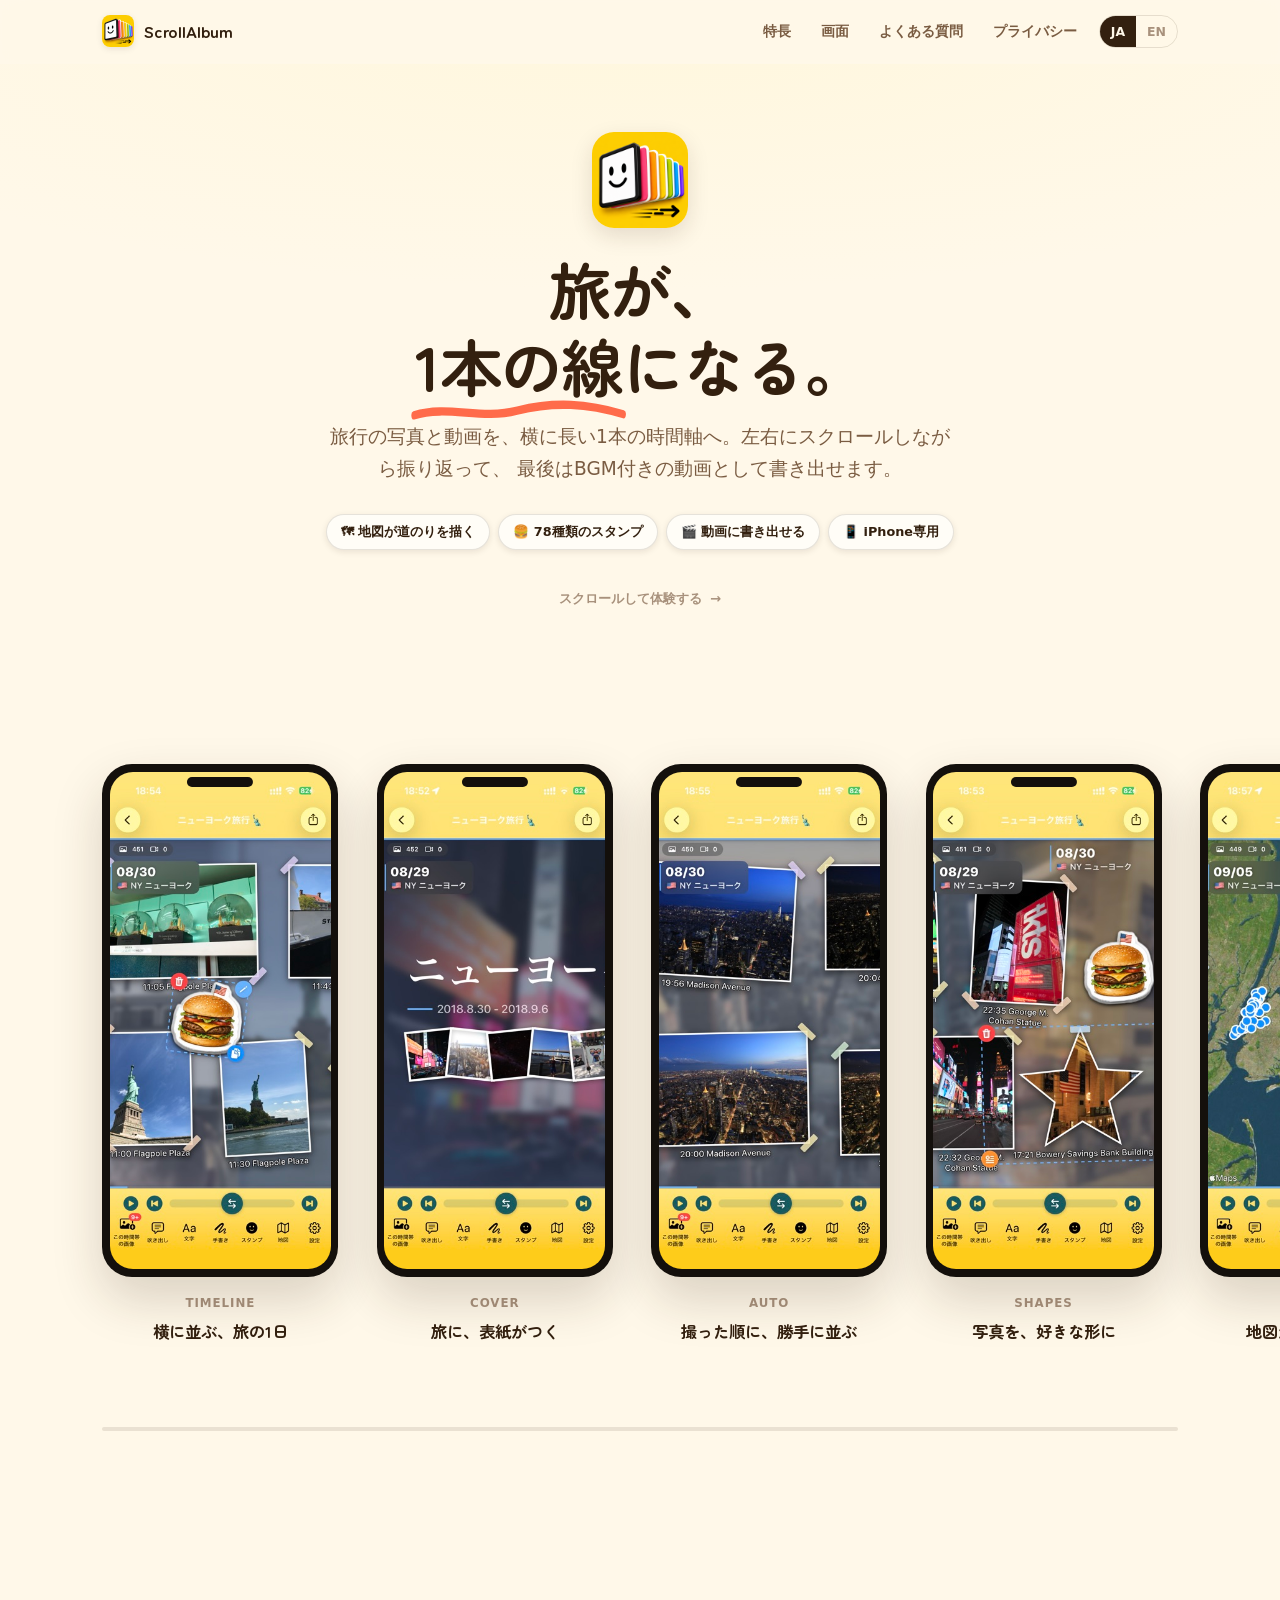
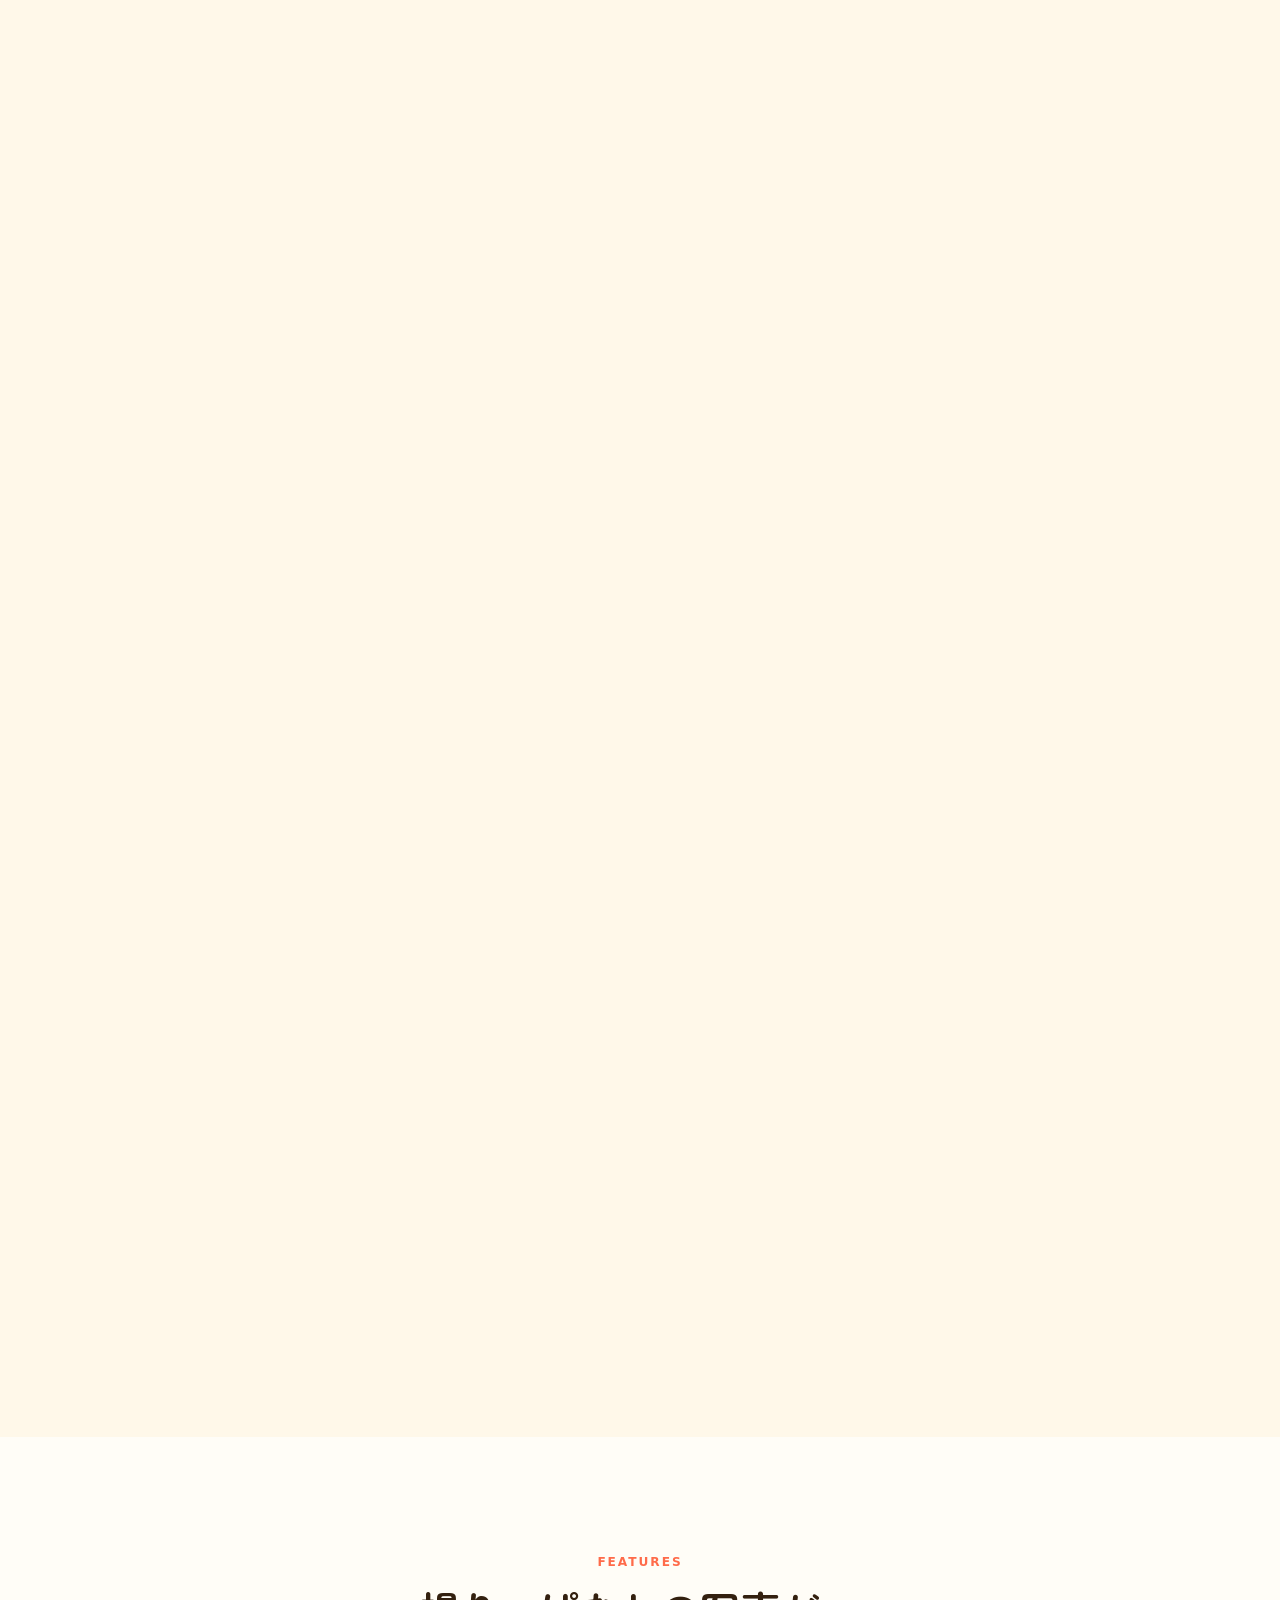
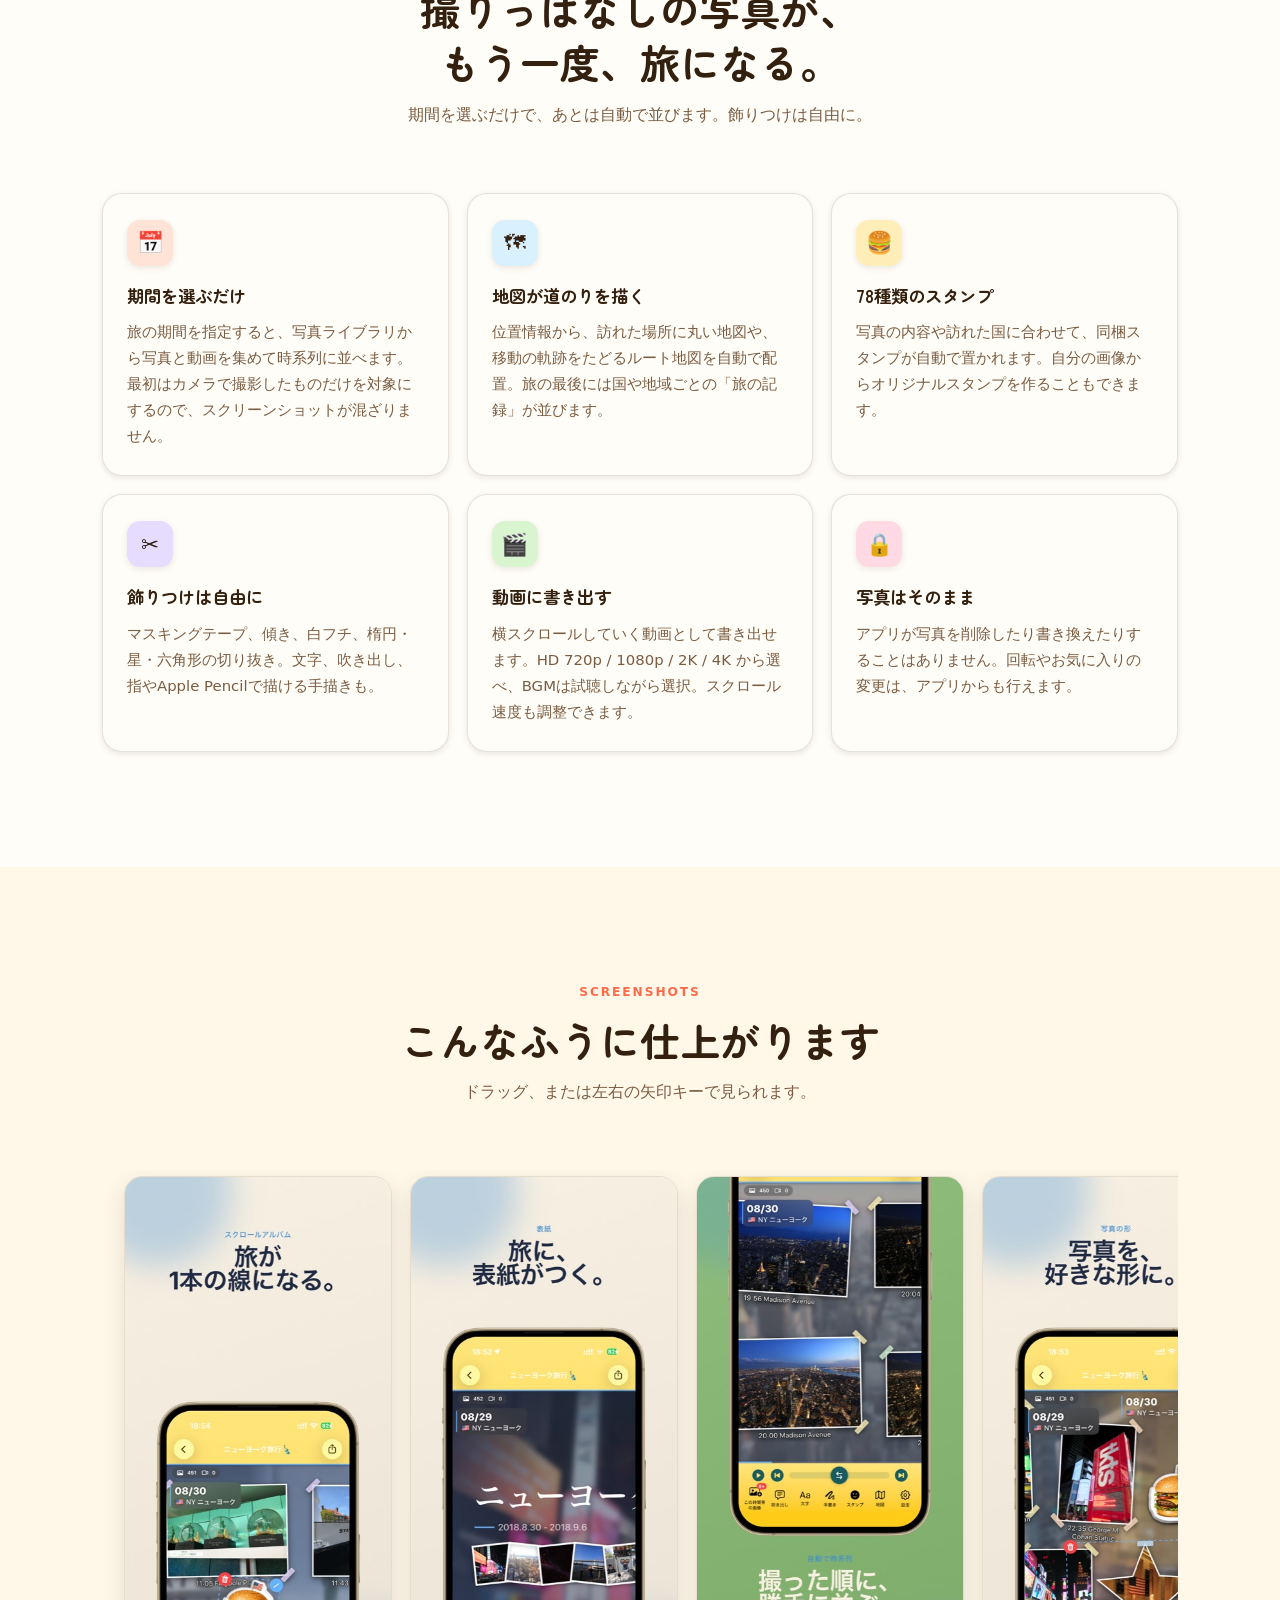
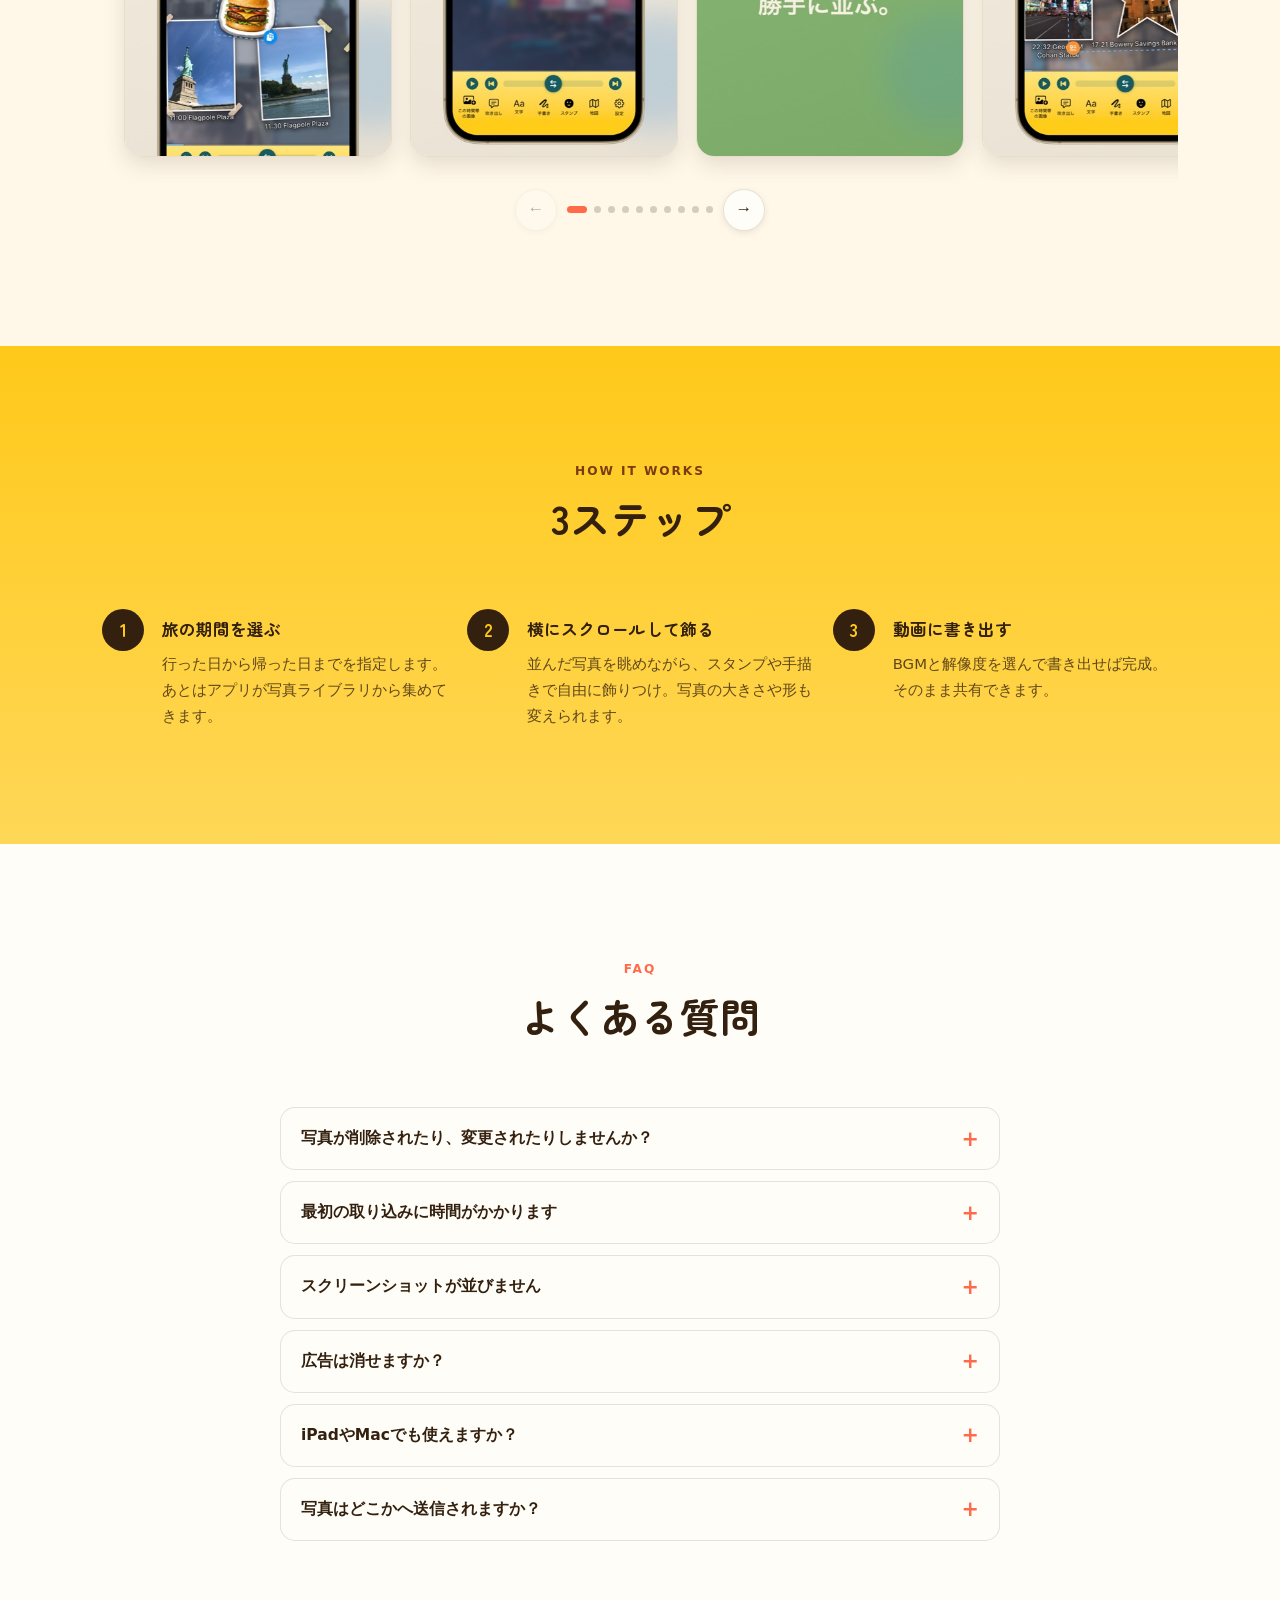
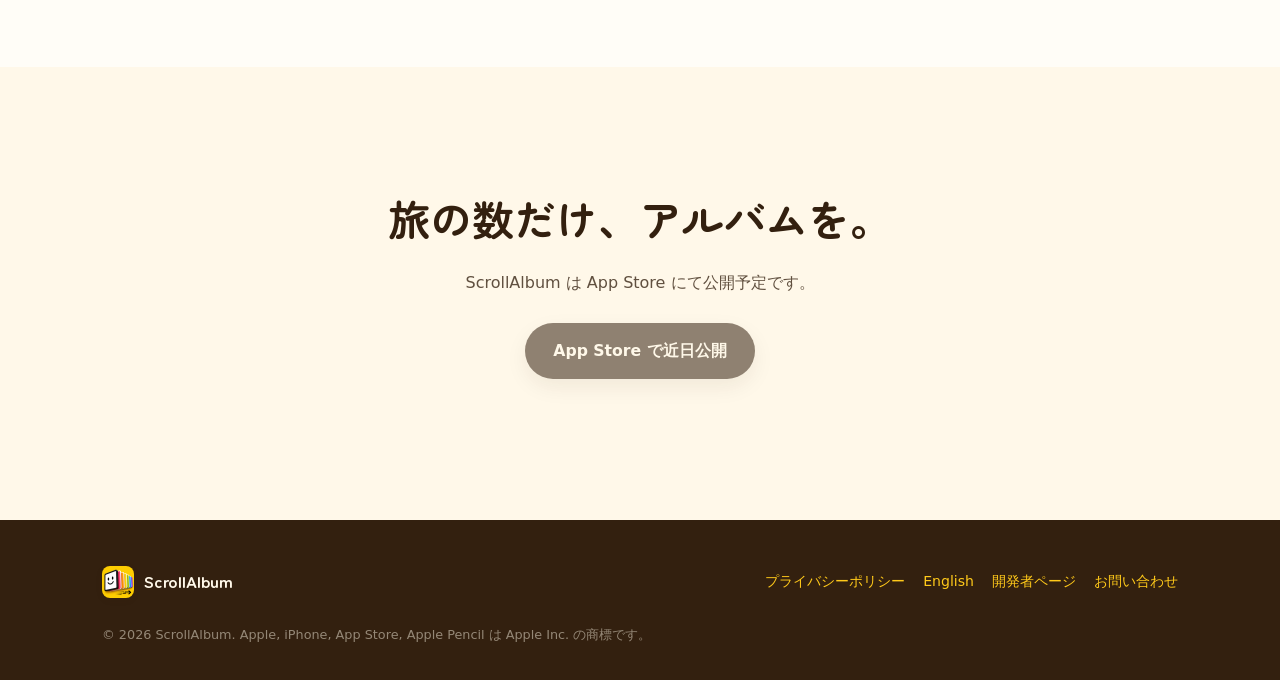
==== index.html @ 450d6263 "Add files via upload" ====
<!DOCTYPE html>
<html lang="ja">
<head>
<meta charset="UTF-8">
<meta name="viewport" content="width=device-width, initial-scale=1">
<title>ScrollAlbum — 旅が、1本の線になる。</title>
<meta name="description" content="旅の写真と動画を横に長い1本の時間軸に並べ、左右にスクロールして振り返るアルバム。地図とスタンプで飾って、BGM付きの動画として書き出せます。">
<link rel="canonical" href="https://hideto0926.github.io/scrollalbum/">
<link rel="alternate" hreflang="ja" href="https://hideto0926.github.io/scrollalbum/">
<link rel="alternate" hreflang="en" href="https://hideto0926.github.io/scrollalbum/en/">
<link rel="icon" href="assets/icon.png">
<link rel="apple-touch-icon" href="assets/icon.png">

<meta property="og:type" content="website">
<meta property="og:title" content="ScrollAlbum — 旅が、1本の線になる。">
<meta property="og:description" content="旅の写真と動画を横に長い1本の時間軸へ。地図とスタンプで飾って、BGM付きの動画に書き出せます。">
<meta property="og:image" content="assets/shots/ja/01.jpg">
<meta property="og:locale" content="ja_JP">
<meta name="twitter:card" content="summary_large_image">

<link rel="preconnect" href="https://fonts.googleapis.com">
<link rel="preconnect" href="https://fonts.gstatic.com" crossorigin>
<link href="https://fonts.googleapis.com/css2?family=Zen+Maru+Gothic:wght@500;700;900&display=swap" rel="stylesheet">
<link rel="stylesheet" href="css/style.css">
</head>
<body>

<header class="nav">
  <div class="wrap">
    <a class="brand" href="./">
      <img src="assets/icon.png" alt="">
      <span>ScrollAlbum</span>
    </a>
    <nav class="nav-links">
      <a href="#features" class="hide-sm">特長</a>
      <a href="#screens" class="hide-sm">画面</a>
      <a href="#faq" class="hide-sm">よくある質問</a>
      <a href="privacy.html">プライバシー</a>
      <span class="lang">
        <a href="./" aria-current="true">JA</a>
        <a href="en/">EN</a>
      </span>
    </nav>
  </div>
</header>

<main>

  <section class="hero">
    <div class="wrap hero-inner">
      <img class="hero-icon" src="assets/icon.png" alt="ScrollAlbum のアイコン">
      <h1>
        旅が、<br>
        <span class="mark">1本の線<svg viewBox="0 0 300 20" preserveAspectRatio="none" aria-hidden="true"><path d="M4 13 C 52 4, 96 17, 148 9 S 246 3, 296 12"/></svg></span>になる。
      </h1>
      <p class="lead">
        旅行の写真と動画を、横に長い1本の時間軸へ。左右にスクロールしながら振り返って、
        最後はBGM付きの動画として書き出せます。
      </p>
      <div class="badges">
        <span class="badge">🗺 地図が道のりを描く</span>
        <span class="badge">🍔 78種類のスタンプ</span>
        <span class="badge">🎬 動画に書き出せる</span>
        <span class="badge">📱 iPhone専用</span>
      </div>
      <div class="scroll-cue">
        <span>スクロールして体験する</span>
        <span class="arrow">→</span>
      </div>
    </div>
  </section>

  <!-- 縦スクロールが横移動になる。アプリの体験そのもの。 -->
  <section class="timeline" id="screens" aria-label="アプリの画面">
    <div class="timeline-sticky">
      <div class="rail">
        <div class="rail-item"><div class="phone"><img src="assets/raw/01.jpg" alt="写真が時系列に並んだメイン画面" loading="lazy"></div><div class="cap"><small>Timeline</small>横に並ぶ、旅の1日</div></div>
        <div class="rail-item"><div class="phone"><img src="assets/raw/02.jpg" alt="アルバムの表紙" loading="lazy"></div><div class="cap"><small>Cover</small>旅に、表紙がつく</div></div>
        <div class="rail-item"><div class="phone"><img src="assets/raw/03.jpg" alt="夜景の写真が並んだ画面" loading="lazy"></div><div class="cap"><small>Auto</small>撮った順に、勝手に並ぶ</div></div>
        <div class="rail-item"><div class="phone"><img src="assets/raw/04.jpg" alt="星型に切り抜かれた写真とスタンプ" loading="lazy"></div><div class="cap"><small>Shapes</small>写真を、好きな形に</div></div>
        <div class="rail-item"><div class="phone"><img src="assets/raw/05.jpg" alt="旅の記録として表示された地図" loading="lazy"></div><div class="cap"><small>Maps</small>地図が道のりを描く</div></div>
        <div class="rail-item"><div class="phone"><img src="assets/raw/06.jpg" alt="タクシーのスタンプが置かれた写真" loading="lazy"></div><div class="cap"><small>Stamps</small>内容に合わせて自動で</div></div>
        <div class="rail-item"><div class="phone"><img src="assets/raw/07.jpg" alt="スタンプの一覧" loading="lazy"></div><div class="cap"><small>Library</small>78種類から選ぶ</div></div>
        <div class="rail-item"><div class="phone"><img src="assets/raw/08.jpg" alt="手描きの文字が書き込まれた画面" loading="lazy"></div><div class="cap"><small>Drawing</small>手描きで、ひとこと</div></div>
        <div class="rail-item"><div class="phone"><img src="assets/raw/09.jpg" alt="BGMの選択画面" loading="lazy"></div><div class="cap"><small>Music</small>BGMを選んで流す</div></div>
        <div class="rail-item"><div class="phone"><img src="assets/raw/10.jpg" alt="動画書き出しの設定画面" loading="lazy"></div><div class="cap"><small>Export</small>そのまま動画になる</div></div>
      </div>
      <div class="rail-progress"><i></i></div>
    </div>
  </section>

  <section class="section section--paper" id="features">
    <div class="wrap">
      <div class="section-head reveal">
        <div class="eyebrow">Features</div>
        <h2>撮りっぱなしの写真が、<br>もう一度、旅になる。</h2>
        <p>期間を選ぶだけで、あとは自動で並びます。飾りつけは自由に。</p>
      </div>

      <div class="features">
        <div class="card reveal d1">
          <div class="ico" style="background:#ffe3d6">📅</div>
          <h3>期間を選ぶだけ</h3>
          <p>旅の期間を指定すると、写真ライブラリから写真と動画を集めて時系列に並べます。最初はカメラで撮影したものだけを対象にするので、スクリーンショットが混ざりません。</p>
        </div>
        <div class="card reveal d2">
          <div class="ico" style="background:#d9f0ff">🗺</div>
          <h3>地図が道のりを描く</h3>
          <p>位置情報から、訪れた場所に丸い地図や、移動の軌跡をたどるルート地図を自動で配置。旅の最後には国や地域ごとの「旅の記録」が並びます。</p>
        </div>
        <div class="card reveal d3">
          <div class="ico" style="background:#ffeeb8">🍔</div>
          <h3>78種類のスタンプ</h3>
          <p>写真の内容や訪れた国に合わせて、同梱スタンプが自動で置かれます。自分の画像からオリジナルスタンプを作ることもできます。</p>
        </div>
        <div class="card reveal d1">
          <div class="ico" style="background:#e6dcff">✂️</div>
          <h3>飾りつけは自由に</h3>
          <p>マスキングテープ、傾き、白フチ、楕円・星・六角形の切り抜き。文字、吹き出し、指やApple Pencilで描ける手描きも。</p>
        </div>
        <div class="card reveal d2">
          <div class="ico" style="background:#d8f5d0">🎬</div>
          <h3>動画に書き出す</h3>
          <p>横スクロールしていく動画として書き出せます。HD 720p / 1080p / 2K / 4K から選べ、BGMは試聴しながら選択。スクロール速度も調整できます。</p>
        </div>
        <div class="card reveal d3">
          <div class="ico" style="background:#ffd9e4">🔒</div>
          <h3>写真はそのまま</h3>
          <p>アプリが写真を削除したり書き換えたりすることはありません。回転やお気に入りの変更は、アプリからも行えます。</p>
        </div>
      </div>
    </div>
  </section>

  <section class="section">
    <div class="wrap">
      <div class="section-head reveal">
        <div class="eyebrow">Screenshots</div>
        <h2>こんなふうに仕上がります</h2>
        <p>ドラッグ、または左右の矢印キーで見られます。</p>
      </div>

      <div class="gallery reveal" data-gallery>
        <div class="gallery-track" role="region" aria-label="スクリーンショット">
          <img src="assets/shots/ja/01.jpg" alt="旅が1本の線になる" loading="lazy">
          <img src="assets/shots/ja/02.jpg" alt="旅に、表紙がつく" loading="lazy">
          <img src="assets/shots/ja/03.jpg" alt="撮った順に、勝手に並ぶ" loading="lazy">
          <img src="assets/shots/ja/04.jpg" alt="写真を、好きな形に" loading="lazy">
          <img src="assets/shots/ja/05.jpg" alt="地図が道のりを描く" loading="lazy">
          <img src="assets/shots/ja/06.jpg" alt="78種類のスタンプ" loading="lazy">
          <img src="assets/shots/ja/07.jpg" alt="手描きで、ひとこと" loading="lazy">
          <img src="assets/shots/ja/08.jpg" alt="BGMを選んで、流す" loading="lazy">
          <img src="assets/shots/ja/09.jpg" alt="そのまま動画になる" loading="lazy">
          <img src="assets/shots/ja/10.jpg" alt="旅の数だけ、アルバムを" loading="lazy">
        </div>
        <div class="gallery-nav">
          <button type="button" data-prev aria-label="前へ">←</button>
          <div class="dots" aria-hidden="true"></div>
          <button type="button" data-next aria-label="次へ">→</button>
        </div>
      </div>
    </div>
  </section>

  <section class="section section--sun">
    <div class="wrap">
      <div class="section-head reveal">
        <div class="eyebrow" style="color:#7a3b12">How it works</div>
        <h2>3ステップ</h2>
      </div>
      <div class="steps">
        <div class="step reveal d1">
          <h3>旅の期間を選ぶ</h3>
          <p>行った日から帰った日までを指定します。あとはアプリが写真ライブラリから集めてきます。</p>
        </div>
        <div class="step reveal d2">
          <h3>横にスクロールして飾る</h3>
          <p>並んだ写真を眺めながら、スタンプや手描きで自由に飾りつけ。写真の大きさや形も変えられます。</p>
        </div>
        <div class="step reveal d3">
          <h3>動画に書き出す</h3>
          <p>BGMと解像度を選んで書き出せば完成。そのまま共有できます。</p>
        </div>
      </div>
    </div>
  </section>

  <section class="section section--paper" id="faq">
    <div class="wrap">
      <div class="section-head reveal">
        <div class="eyebrow">FAQ</div>
        <h2>よくある質問</h2>
      </div>
      <div class="faq reveal">
        <details>
          <summary>写真が削除されたり、変更されたりしませんか？</summary>
          <div class="body">いいえ。アプリが写真を削除したり書き換えたりすることはありません。写真ライブラリは読み取りのみで参照しています。回転やお気に入りの変更をしたい場合は、あなたの操作でアプリからも行えます。</div>
        </details>
        <details>
          <summary>最初の取り込みに時間がかかります</summary>
          <div class="body">iCloudに保存されている画像は、判定のためにダウンロードが必要です。特に初回は枚数によって時間がかかることがあります。通信量と速度のため、Wi-Fi環境でのご利用をおすすめします。</div>
        </details>
        <details>
          <summary>スクリーンショットが並びません</summary>
          <div class="body">最初はカメラで撮影した写真だけを対象にしています（撮影情報のない画像は除外されます）。必要なものは、あとから手動で追加できます。</div>
        </details>
        <details>
          <summary>広告は消せますか？</summary>
          <div class="body">はい。スタンプ機能のアンロック（買い切りのApp内課金）をご購入いただくと、広告は表示されなくなります。あわせて、自分の画像からオリジナルスタンプを作る機能が使えるようになります。</div>
        </details>
        <details>
          <summary>iPadやMacでも使えますか？</summary>
          <div class="body">現在はiPhone専用です。iPad・Mac には対応していません。</div>
        </details>
        <details>
          <summary>写真はどこかへ送信されますか？</summary>
          <div class="body">写真そのものが開発者のサーバーへ送られることはありません。処理は端末内で行われます。詳しくは<a href="privacy.html">プライバシーポリシー</a>をご覧ください。</div>
        </details>
      </div>
    </div>
  </section>

  <section class="section cta">
    <div class="wrap">
      <h2 class="reveal">旅の数だけ、アルバムを。</h2>
      <p class="reveal d1">ScrollAlbum は App Store にて公開予定です。</p>
      <p class="reveal d2"><span class="btn is-disabled">App Store で近日公開</span></p>
    </div>
  </section>

</main>

<footer class="footer">
  <div class="wrap">
    <div class="footer-top">
      <a class="brand" href="./">
        <img src="assets/icon.png" alt="">
        <span>ScrollAlbum</span>
      </a>
      <div class="footer-links">
        <a href="privacy.html">プライバシーポリシー</a>
        <a href="en/">English</a>
        <a href="https://hideto0926.github.io/" target="_blank" rel="noopener">開発者ページ</a>
        <a href="mailto:akky0926@gmail.com">お問い合わせ</a>
      </div>
    </div>
    <div class="copy">© 2026 ScrollAlbum. Apple, iPhone, App Store, Apple Pencil は Apple Inc. の商標です。</div>
  </div>
</footer>

<script src="js/main.js"></script>
</body>
</html>
---- css/style.css ----
@charset "UTF-8";

/* ScrollAlbum — landing site
   アプリのポップテーマ（黄色・コーラル・エスプレッソ茶）に合わせた配色。
   横スクロールがアプリの核なので、サイトも横方向の動きを主役にする。 */

:root {
  --yellow:      #ffc91a;
  --yellow-deep: #f2a900;
  --yellow-soft: #ffe9a3;
  --cream:       #fff8e9;
  --paper:       #fffdf7;
  --ink:         #33200f;
  --ink-soft:    #7a5c42;
  --ink-faint:   #a8917c;
  --coral:       #ff6b4a;
  --line:        rgba(51, 32, 15, .12);

  --c1: #f5266b;
  --c2: #ff8a00;
  --c3: #ffd11a;
  --c4: #6dc93b;
  --c5: #29b6e8;
  --c6: #8e44d0;

  --shadow-sm: 0 2px 6px rgba(51, 32, 15, .10);
  --shadow-md: 0 8px 22px rgba(51, 32, 15, .13);
  --shadow-lg: 0 22px 50px rgba(51, 32, 15, .18);

  --maxw: 1120px;
  --nav-h: 64px;

  --font-display: "Zen Maru Gothic", ui-rounded, "Hiragino Maru Gothic ProN",
                  "SF Pro Rounded", system-ui, sans-serif;
  --font-body: system-ui, -apple-system, "Hiragino Sans", "Noto Sans JP",
               "Segoe UI", Roboto, sans-serif;
}

*, *::before, *::after { box-sizing: border-box; }

html { scroll-behavior: smooth; }
@media (prefers-reduced-motion: reduce) {
  html { scroll-behavior: auto; }
}

body {
  margin: 0;
  font-family: var(--font-body);
  color: var(--ink);
  background: var(--cream);
  line-height: 1.75;
  -webkit-font-smoothing: antialiased;
  overflow-x: hidden;
}

img { max-width: 100%; display: block; }
a { color: inherit; }

h1, h2, h3, .display { font-family: var(--font-display); font-weight: 700; }

.wrap { width: 100%; max-width: var(--maxw); margin-inline: auto; padding-inline: 22px; }

/* ---------- ナビ ---------- */

.nav {
  position: sticky; top: 0; z-index: 60;
  height: var(--nav-h);
  display: flex; align-items: center;
  background: rgba(255, 248, 233, .82);
  backdrop-filter: saturate(160%) blur(14px);
  -webkit-backdrop-filter: saturate(160%) blur(14px);
  border-bottom: 1px solid transparent;
  transition: border-color .25s, box-shadow .25s;
}
.nav.is-stuck { border-bottom-color: var(--line); box-shadow: 0 4px 18px rgba(51, 32, 15, .06); }

.nav .wrap { display: flex; align-items: center; gap: 14px; }

.brand { display: flex; align-items: center; gap: 10px; text-decoration: none; font-weight: 700; }
.brand img { width: 32px; height: 32px; border-radius: 8px; box-shadow: var(--shadow-sm); }
.brand span { font-family: var(--font-display); font-size: 1.05rem; letter-spacing: -.01em; }

.nav-links { margin-left: auto; display: flex; align-items: center; gap: 6px; }
.nav-links a {
  text-decoration: none; font-size: .87rem; font-weight: 600;
  padding: 7px 12px; border-radius: 999px; color: var(--ink-soft);
  transition: background .2s, color .2s;
}
.nav-links a:hover { background: rgba(51, 32, 15, .06); color: var(--ink); }

.lang {
  display: flex; border: 1.5px solid var(--line);
  border-radius: 999px; overflow: hidden; margin-left: 4px;
}
.lang a {
  padding: 5px 11px; font-size: .78rem; font-weight: 700;
  text-decoration: none; color: var(--ink-faint); border-radius: 0;
}
.lang a[aria-current="true"] { background: var(--ink); color: var(--cream); }
.lang a:hover { background: rgba(51, 32, 15, .06); }
.lang a[aria-current="true"]:hover { background: var(--ink); color: var(--cream); }

@media (max-width: 700px) {
  .nav-links .hide-sm { display: none; }
}

/* ---------- ヒーロー ---------- */

.hero {
  position: relative;
  padding: 68px 0 0;
  background:
    radial-gradient(120% 80% at 50% -10%, #fff7dd 0%, var(--cream) 62%);
  overflow: hidden;
}

.hero-inner { text-align: center; position: relative; z-index: 2; }

.hero-icon {
  width: 96px; height: 96px; border-radius: 22px;
  margin: 0 auto 22px; box-shadow: var(--shadow-md);
  animation: pop-in .7s cubic-bezier(.2, 1.1, .3, 1) both;
}

@keyframes pop-in {
  from { opacity: 0; transform: translateY(14px) scale(.9); }
  to   { opacity: 1; transform: none; }
}

.hero h1 {
  font-size: clamp(2.1rem, 6.4vw, 3.9rem);
  line-height: 1.24; letter-spacing: -.02em;
  margin: 0 0 16px;
}
.hero h1 .mark { position: relative; white-space: nowrap; }
.hero h1 .mark svg {
  position: absolute; left: -2%; bottom: -.22em; width: 104%; height: .38em;
  overflow: visible; pointer-events: none;
}
.hero h1 .mark path {
  fill: none; stroke: var(--coral); stroke-width: 7;
  stroke-linecap: round; stroke-linejoin: round;
  stroke-dasharray: 400; stroke-dashoffset: 400;
  transition: stroke-dashoffset 1s ease .35s;
}
.hero.is-ready h1 .mark path { stroke-dashoffset: 0; }

.hero p.lead {
  font-size: clamp(1rem, 2.4vw, 1.16rem);
  color: var(--ink-soft); margin: 0 auto 28px; max-width: 34em;
}

.badges { display: flex; flex-wrap: wrap; gap: 8px; justify-content: center; margin-bottom: 34px; }
.badge {
  font-size: .8rem; font-weight: 700; padding: 6px 14px;
  border-radius: 999px; background: var(--paper);
  border: 1.5px solid var(--line); box-shadow: var(--shadow-sm);
}

/* スクロール誘導 */
.scroll-cue {
  display: inline-flex; align-items: center; gap: 8px;
  font-size: .82rem; font-weight: 700; color: var(--ink-faint);
  margin-bottom: 26px;
}
.scroll-cue .arrow { animation: nudge 1.5s ease-in-out infinite; }
@keyframes nudge {
  0%, 100% { transform: translateX(0); }
  50%      { transform: translateX(6px); }
}

/* ---------- 横スクロール・タイムライン（サイトの目玉） ---------- */

/* 縦スクロール量を横移動に変換する。アプリの体験をそのままWebに持ち込む。 */
.timeline { position: relative; height: 340vh; }
.timeline-sticky {
  position: sticky; top: var(--nav-h);
  height: calc(100vh - var(--nav-h));
  display: flex; align-items: center;
  overflow: hidden;
}

.rail {
  display: flex; align-items: center; gap: clamp(18px, 3vw, 42px);
  padding-inline: 8vw; will-change: transform;
}

.rail-item { flex: 0 0 auto; text-align: center; }

.phone {
  position: relative;
  width: clamp(158px, 20vw, 236px);
  aspect-ratio: 1206 / 2622;
  border-radius: clamp(20px, 2.4vw, 30px);
  background: #14100c;
  padding: clamp(5px, .6vw, 8px);
  box-shadow: var(--shadow-lg);
}
.phone img {
  width: 100%; height: 100%; object-fit: cover;
  border-radius: clamp(15px, 1.9vw, 23px);
}
/* ノッチ風のアクセント */
.phone::after {
  content: ""; position: absolute; top: clamp(8px, 1vw, 13px); left: 50%;
  transform: translateX(-50%);
  width: 28%; height: clamp(7px, .8vw, 10px);
  background: #14100c; border-radius: 999px;
}

.rail-item .cap {
  margin-top: 16px; font-family: var(--font-display); font-weight: 700;
  font-size: clamp(.86rem, 1.5vw, 1.02rem); color: var(--ink);
}
.rail-item .cap small {
  display: block; font-family: var(--font-body); font-weight: 600;
  font-size: .74rem; color: var(--ink-faint); letter-spacing: .08em;
  text-transform: uppercase; margin-bottom: 3px;
}

/* 進捗バー */
.rail-progress {
  position: absolute; left: 8vw; right: 8vw; bottom: 5%;
  height: 4px; border-radius: 999px; background: rgba(51, 32, 15, .10);
}
.rail-progress i {
  display: block; height: 100%; width: 0%;
  border-radius: 999px; background: var(--coral);
}

/* 横スクロールが使えない環境（reduced motion / 小さい画面）用のフォールバック */
.timeline.is-fallback { height: auto; }
.timeline.is-fallback .timeline-sticky {
  position: static; height: auto; padding: 40px 0;
}
.timeline.is-fallback .rail {
  overflow-x: auto; scroll-snap-type: x mandatory;
  padding-bottom: 18px; transform: none !important;
  -webkit-overflow-scrolling: touch;
}
.timeline.is-fallback .rail-item { scroll-snap-align: center; }
.timeline.is-fallback .rail-progress { display: none; }

/* ---------- セクション共通 ---------- */

.section { padding: clamp(64px, 9vw, 118px) 0; }
.section--paper { background: var(--paper); }
.section--sun {
  background: linear-gradient(180deg, var(--yellow) 0%, #ffd757 100%);
}

.section-head { text-align: center; margin-bottom: clamp(38px, 6vw, 64px); }
.section-head .eyebrow {
  font-size: .76rem; font-weight: 800; letter-spacing: .16em;
  text-transform: uppercase; color: var(--coral); margin-bottom: 10px;
}
.section-head h2 {
  font-size: clamp(1.6rem, 4.2vw, 2.5rem); margin: 0 0 12px; line-height: 1.32;
}
.section-head p { color: var(--ink-soft); margin: 0 auto; max-width: 36em; }

/* ---------- 機能カード ---------- */

.features { display: grid; gap: 18px; grid-template-columns: repeat(3, 1fr); }
@media (max-width: 900px) { .features { grid-template-columns: repeat(2, 1fr); } }
@media (max-width: 580px) { .features { grid-template-columns: 1fr; } }

.card {
  background: var(--paper); border: 1.5px solid var(--line);
  border-radius: 20px; padding: 26px 24px;
  box-shadow: var(--shadow-sm);
  transition: transform .28s cubic-bezier(.2, 1, .3, 1), box-shadow .28s;
}
.card:hover { transform: translateY(-5px); box-shadow: var(--shadow-md); }
.card .ico {
  width: 46px; height: 46px; border-radius: 13px;
  display: grid; place-items: center; font-size: 1.35rem;
  margin-bottom: 15px; box-shadow: var(--shadow-sm);
}
.card h3 { margin: 0 0 8px; font-size: 1.09rem; }
.card p { margin: 0; color: var(--ink-soft); font-size: .93rem; }

/* ---------- App Store ギャラリー（ドラッグ可） ---------- */

.gallery { position: relative; }
.gallery-track {
  display: flex; gap: 18px; overflow-x: auto;
  padding: 6px 22px 26px;
  scroll-snap-type: x mandatory;
  scrollbar-width: none;
  cursor: grab;
  -webkit-overflow-scrolling: touch;
}
.gallery-track::-webkit-scrollbar { display: none; }
.gallery-track.is-dragging { cursor: grabbing; scroll-snap-type: none; }
.gallery-track img {
  flex: 0 0 auto; width: clamp(190px, 24vw, 268px);
  border-radius: 18px; box-shadow: var(--shadow-md);
  scroll-snap-align: center; user-select: none; -webkit-user-drag: none;
  border: 1px solid var(--line);
}

.gallery-nav { display: flex; justify-content: center; align-items: center; gap: 10px; margin-top: 6px; }
.gallery-nav button {
  width: 42px; height: 42px; border-radius: 50%; cursor: pointer;
  border: 1.5px solid var(--line); background: var(--paper); color: var(--ink);
  font-size: 1.05rem; line-height: 1; display: grid; place-items: center;
  box-shadow: var(--shadow-sm); transition: transform .2s, background .2s;
}
.gallery-nav button:hover { transform: scale(1.08); background: var(--yellow-soft); }
.gallery-nav button:disabled { opacity: .35; cursor: default; transform: none; }
.dots { display: flex; gap: 7px; }
.dots i {
  width: 7px; height: 7px; border-radius: 50%;
  background: rgba(51, 32, 15, .2); transition: background .25s, width .25s;
}
.dots i.on { width: 20px; border-radius: 999px; background: var(--coral); }

/* ---------- 手順 ---------- */

.steps { display: grid; gap: 20px; grid-template-columns: repeat(3, 1fr); counter-reset: step; }
@media (max-width: 780px) { .steps { grid-template-columns: 1fr; } }
.step { position: relative; padding-left: 60px; }
.step::before {
  counter-increment: step; content: counter(step);
  position: absolute; left: 0; top: 0;
  width: 42px; height: 42px; border-radius: 50%;
  display: grid; place-items: center;
  font-family: var(--font-display); font-weight: 700; font-size: 1.1rem;
  background: var(--ink); color: var(--yellow);
}
.step h3 { margin: 6px 0 6px; font-size: 1.05rem; }
.step p { margin: 0; color: var(--ink-soft); font-size: .93rem; }

.section--sun .step::before { background: var(--ink); color: var(--yellow); }
.section--sun .step p { color: rgba(51, 32, 15, .78); }

/* ---------- FAQ（開閉） ---------- */

.faq { max-width: 720px; margin-inline: auto; }
.faq details {
  background: var(--paper); border: 1.5px solid var(--line);
  border-radius: 15px; margin-bottom: 11px; overflow: hidden;
}
.faq summary {
  cursor: pointer; padding: 17px 48px 17px 20px; position: relative;
  font-weight: 700; font-size: .97rem; list-style: none;
}
.faq summary::-webkit-details-marker { display: none; }
.faq summary::after {
  content: "+"; position: absolute; right: 20px; top: 50%;
  transform: translateY(-50%); font-size: 1.3rem; color: var(--coral);
  transition: transform .25s;
}
.faq details[open] summary::after { transform: translateY(-50%) rotate(45deg); }
.faq .body { padding: 0 20px 18px; color: var(--ink-soft); font-size: .93rem; }

/* ---------- CTA / フッター ---------- */

.cta { text-align: center; }
.cta h2 { font-size: clamp(1.7rem, 4.6vw, 2.6rem); margin: 0 0 14px; }
.cta p { color: rgba(51, 32, 15, .78); margin: 0 0 26px; }

.btn {
  display: inline-flex; align-items: center; gap: 9px;
  padding: 14px 28px; border-radius: 999px;
  background: var(--ink); color: var(--cream);
  font-weight: 700; text-decoration: none; font-size: .98rem;
  box-shadow: var(--shadow-md);
  transition: transform .2s cubic-bezier(.2, 1, .3, 1), box-shadow .2s;
}
.btn:hover { transform: translateY(-3px); box-shadow: var(--shadow-lg); }
.btn.is-disabled { opacity: .55; pointer-events: none; }

.footer {
  background: var(--ink); color: rgba(255, 248, 233, .74);
  padding: 46px 0 34px; font-size: .88rem;
}
.footer a { color: var(--yellow); text-decoration: none; }
.footer a:hover { text-decoration: underline; }
.footer-top { display: flex; flex-wrap: wrap; gap: 22px; align-items: center; }
.footer-links { margin-left: auto; display: flex; flex-wrap: wrap; gap: 18px; }
.footer .copy { margin-top: 26px; font-size: .8rem; color: rgba(255, 248, 233, .48); }
.footer .brand span { color: var(--cream); }

/* ---------- 出現アニメーション ---------- */

.reveal { opacity: 0; transform: translateY(22px); }
.reveal.in { opacity: 1; transform: none; transition: opacity .7s ease, transform .7s cubic-bezier(.2, 1, .3, 1); }
.reveal.d1.in { transition-delay: .07s; }
.reveal.d2.in { transition-delay: .14s; }
.reveal.d3.in { transition-delay: .21s; }
.reveal.d4.in { transition-delay: .28s; }
.reveal.d5.in { transition-delay: .35s; }

@media (prefers-reduced-motion: reduce) {
  .reveal, .reveal.in { opacity: 1; transform: none; transition: none; }
  .hero-icon { animation: none; }
  .scroll-cue .arrow { animation: none; }
  .hero h1 .mark path { stroke-dashoffset: 0; transition: none; }
}

/* ---------- 文書ページ（プライバシーポリシー） ---------- */

.doc { padding: clamp(46px, 7vw, 82px) 0 clamp(60px, 8vw, 96px); }
.doc-inner { max-width: 760px; margin-inline: auto; }
.doc h1 { font-size: clamp(1.8rem, 5vw, 2.6rem); margin: 0 0 10px; }
.doc .updated { color: var(--ink-faint); font-size: .87rem; margin-bottom: 34px; }
.doc h2 {
  font-size: 1.24rem; margin: 40px 0 12px; padding-top: 22px;
  border-top: 1.5px solid var(--line);
}
.doc h3 { font-size: 1.02rem; margin: 24px 0 8px; }
.doc p, .doc li { color: #47301c; }
.doc ul { padding-left: 1.25em; }
.doc li { margin-bottom: 7px; }
.doc a { color: #c2410c; }

.doc .note {
  background: var(--paper); border: 1.5px solid var(--line);
  border-left: 5px solid var(--coral);
  border-radius: 13px; padding: 17px 20px; margin: 26px 0;
  font-size: .93rem;
}
.doc table {
  width: 100%; border-collapse: collapse; margin: 18px 0; font-size: .9rem;
}
.doc th, .doc td {
  border: 1.5px solid var(--line); padding: 10px 13px; text-align: left;
  vertical-align: top;
}
.doc th { background: var(--yellow-soft); font-weight: 700; }
.doc .toc {
  background: var(--paper); border: 1.5px solid var(--line);
  border-radius: 15px; padding: 20px 24px; margin-bottom: 34px;
}
.doc .toc ol { margin: 0; padding-left: 1.3em; }
.doc .toc a { color: var(--ink-soft); text-decoration: none; font-size: .92rem; }
.doc .toc a:hover { color: var(--coral); text-decoration: underline; }
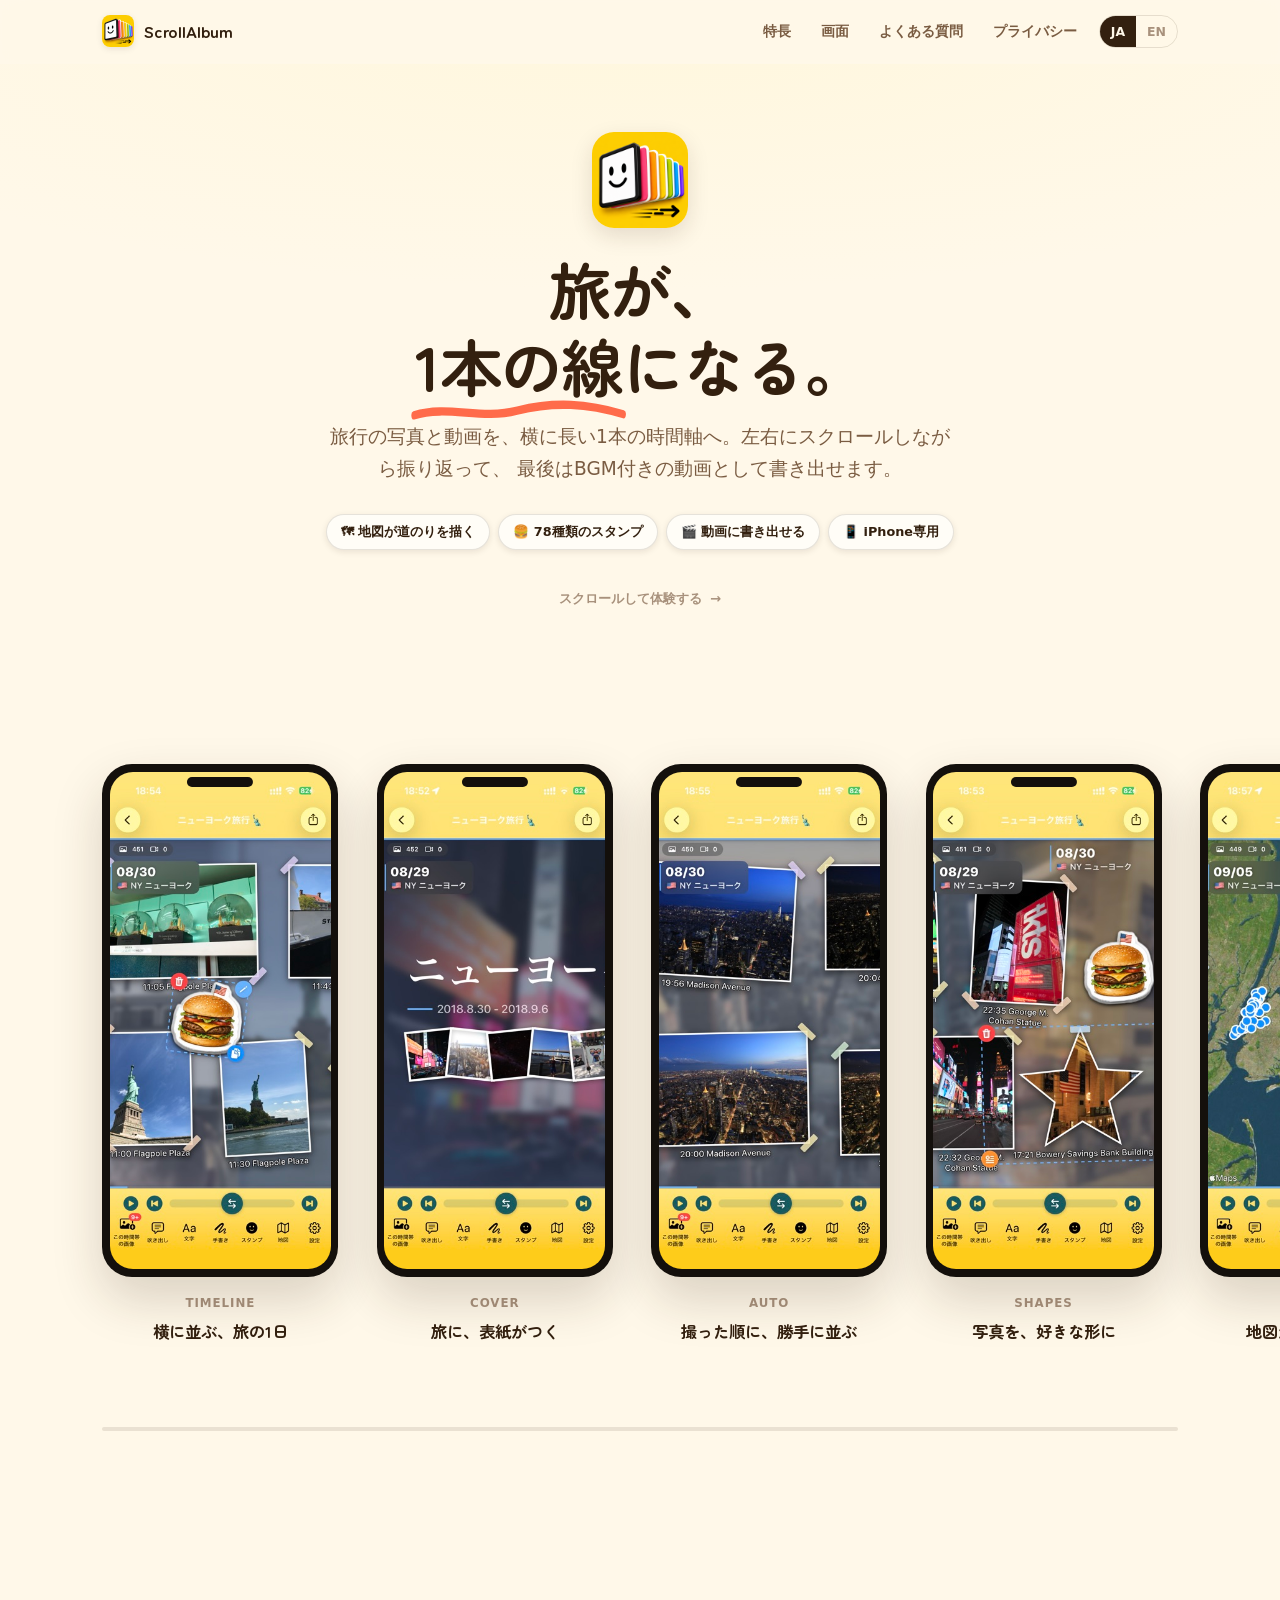
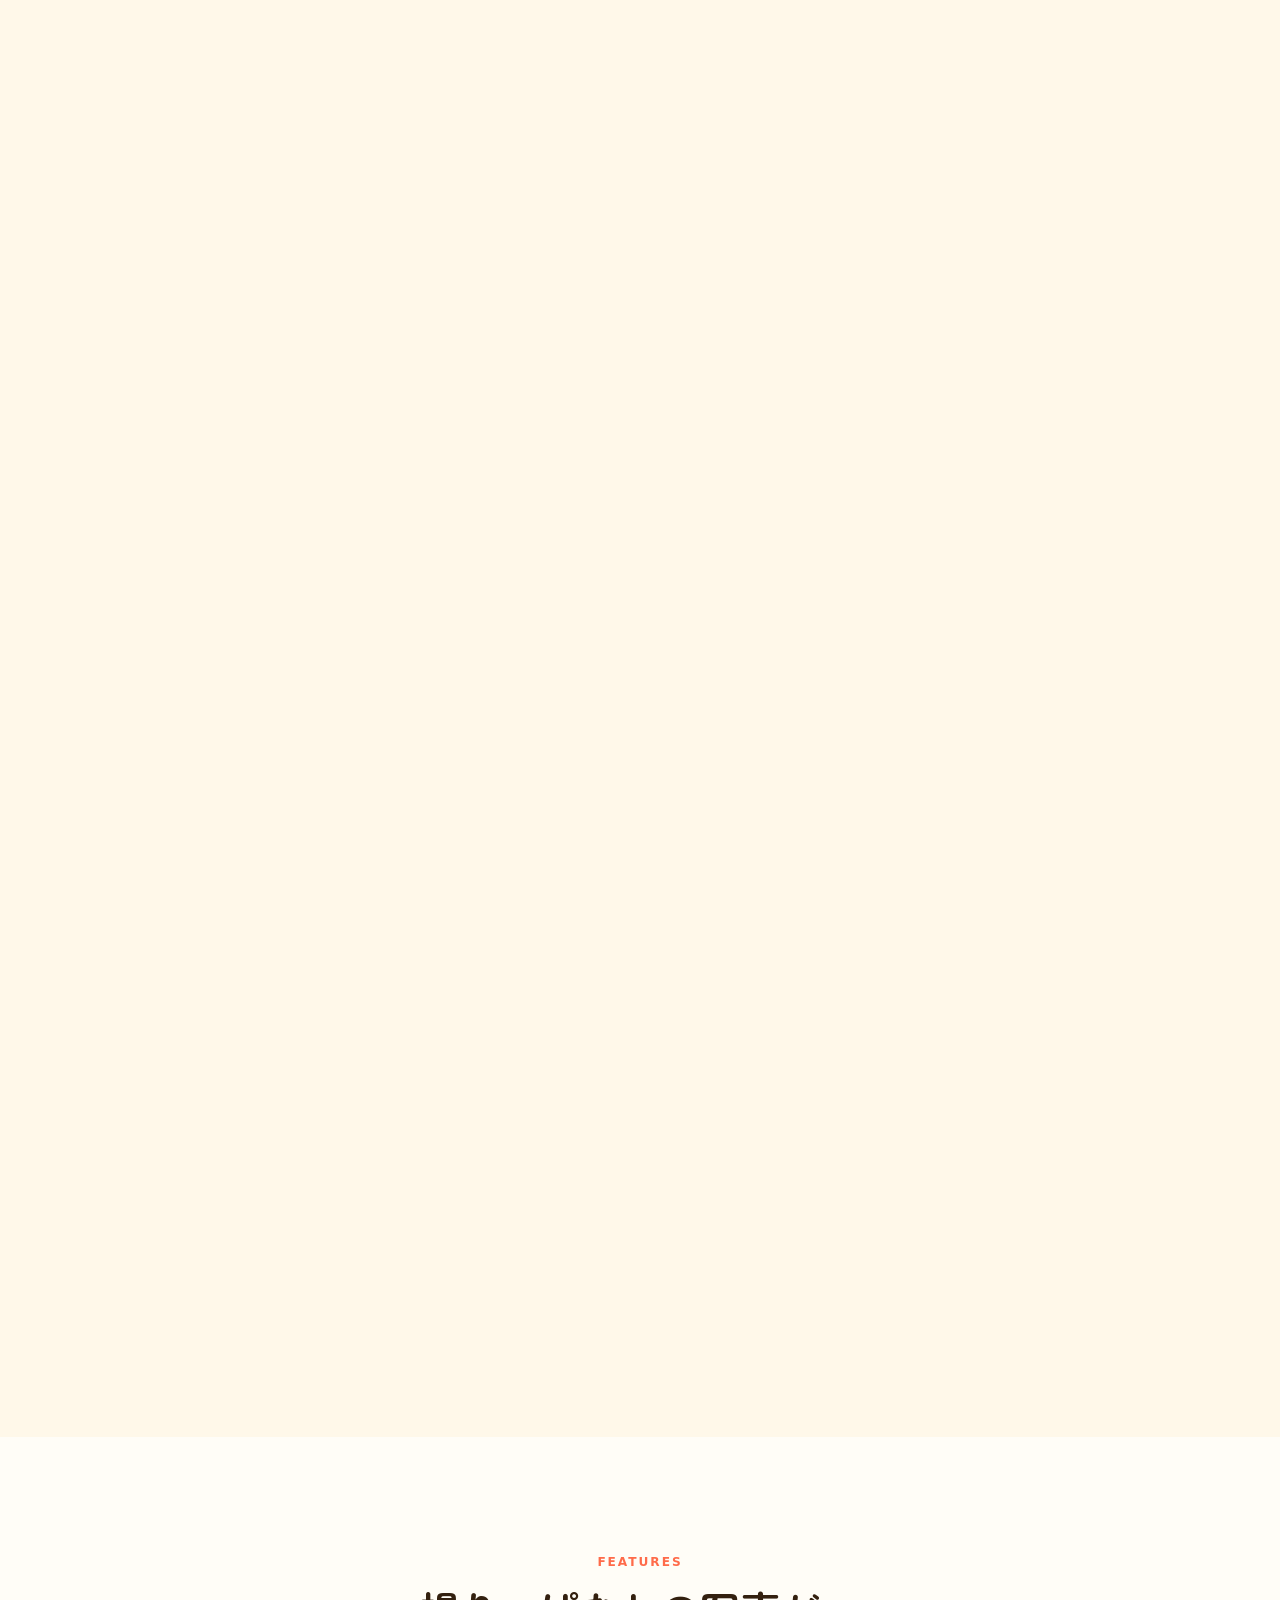
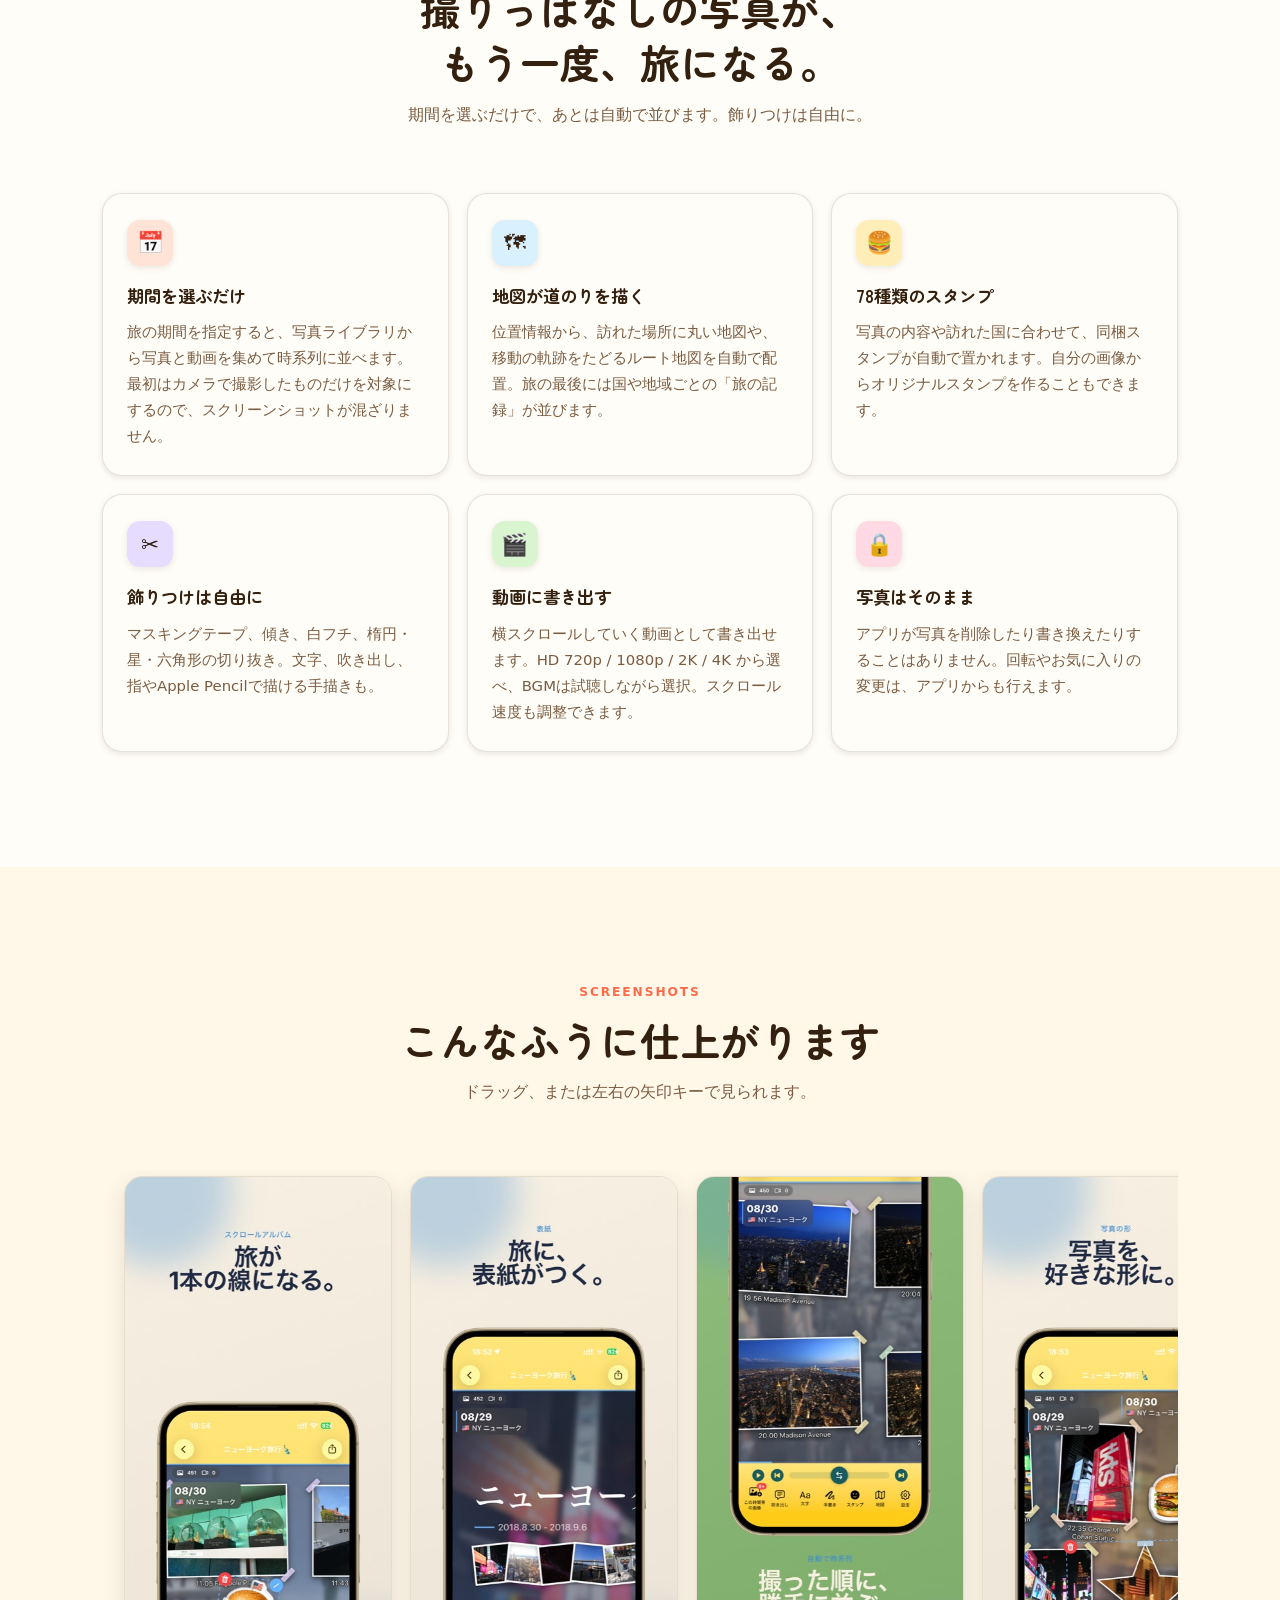
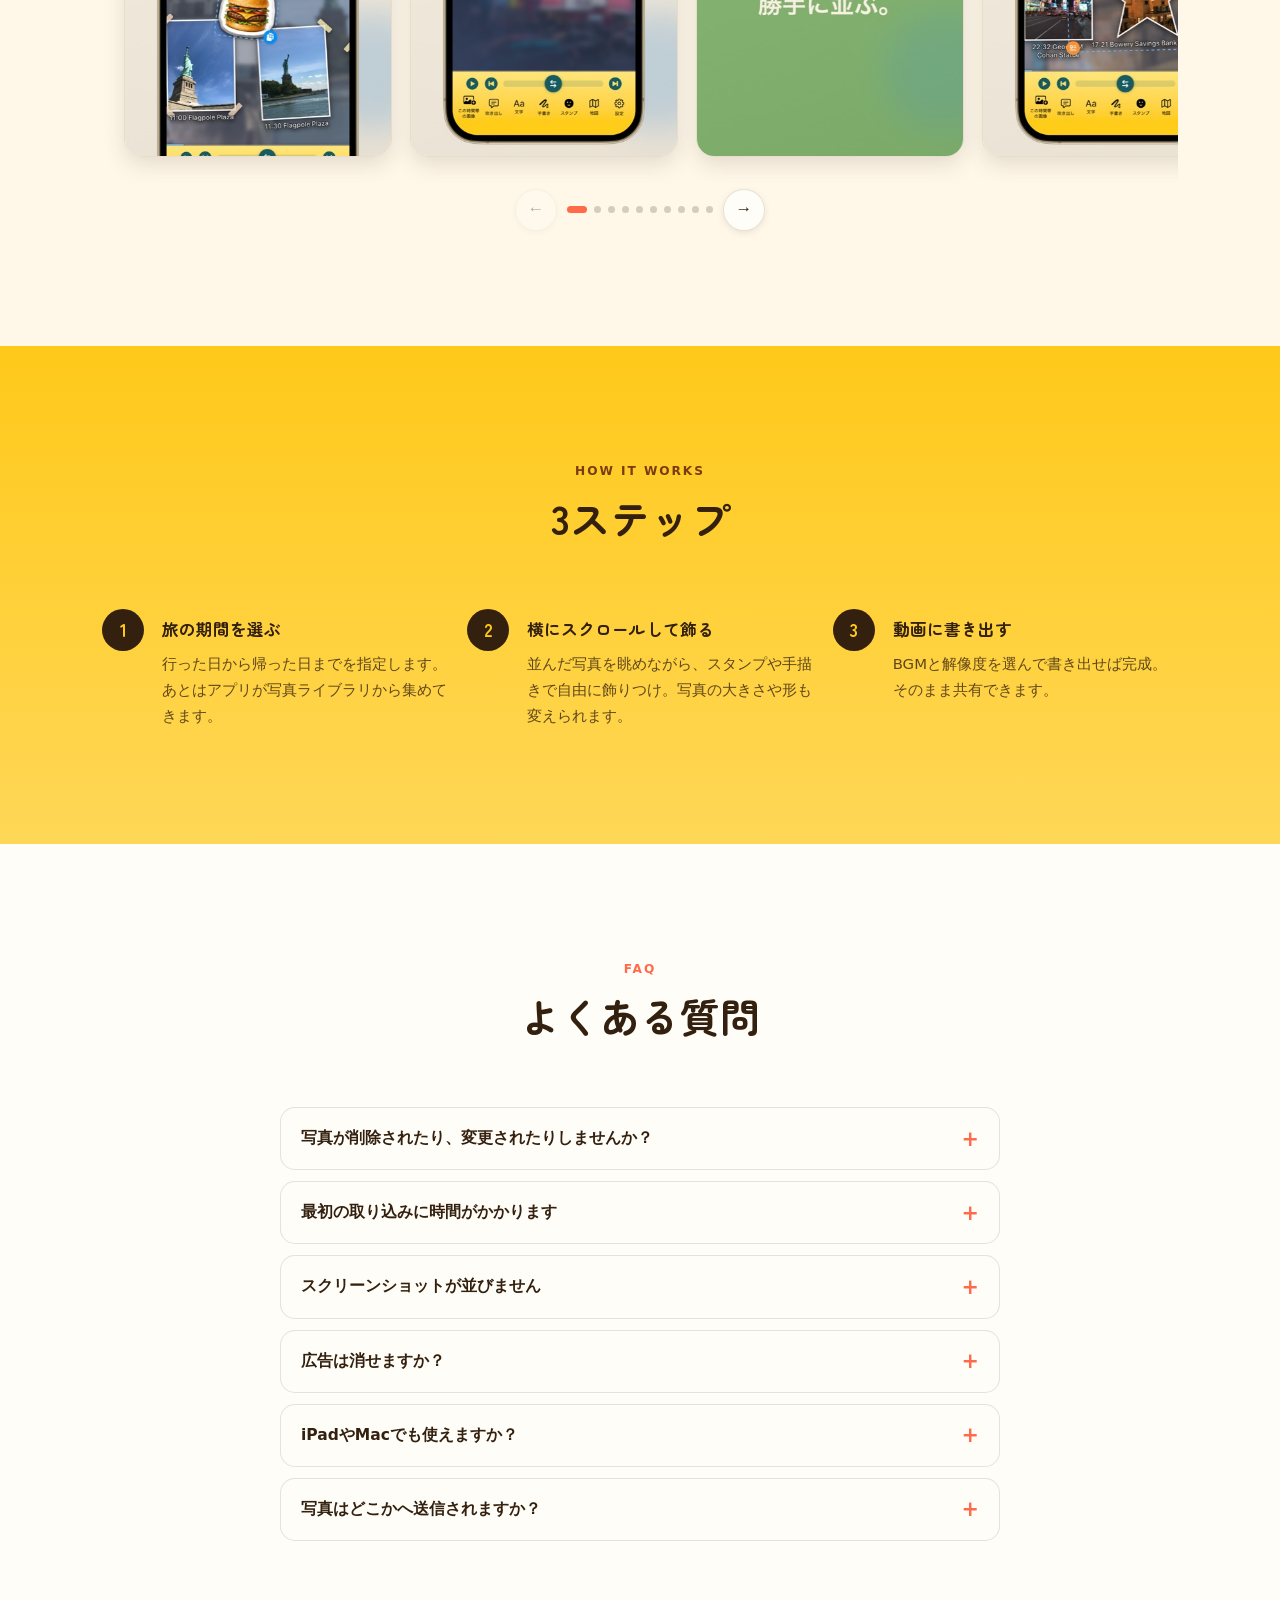
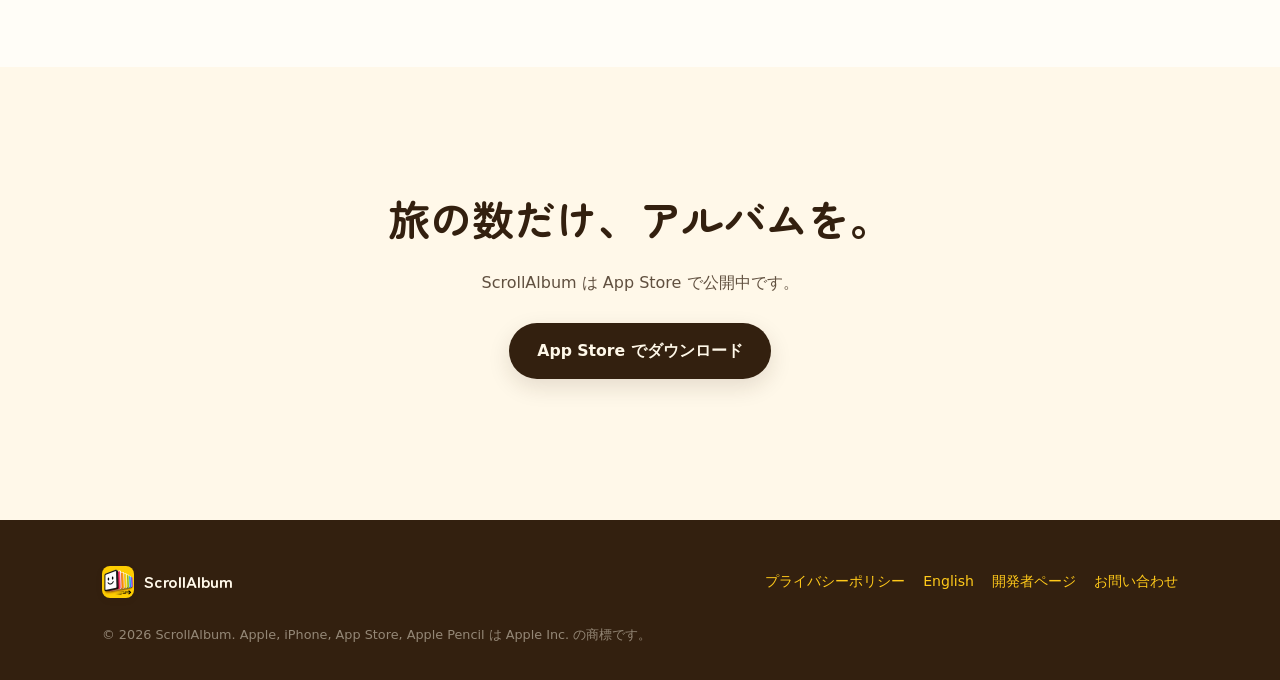
==== commit d693d086: "Add files via upload" ====
--- a/index.html
+++ b/index.html
@@ -223,8 +223,8 @@
   <section class="section cta">
     <div class="wrap">
       <h2 class="reveal">旅の数だけ、アルバムを。</h2>
-      <p class="reveal d1">ScrollAlbum は App Store にて公開予定です。</p>
-      <p class="reveal d2"><span class="btn is-disabled">App Store で近日公開</span></p>
+      <p class="reveal d1">ScrollAlbum は App Store で公開中です。</p>
+      <p class="reveal d2"><a class="btn" href="https://apps.apple.com/jp/app/scrollalbum/id6793163045" target="_blank" rel="noopener">App Store でダウンロード</a></p>
     </div>
   </section>
 
